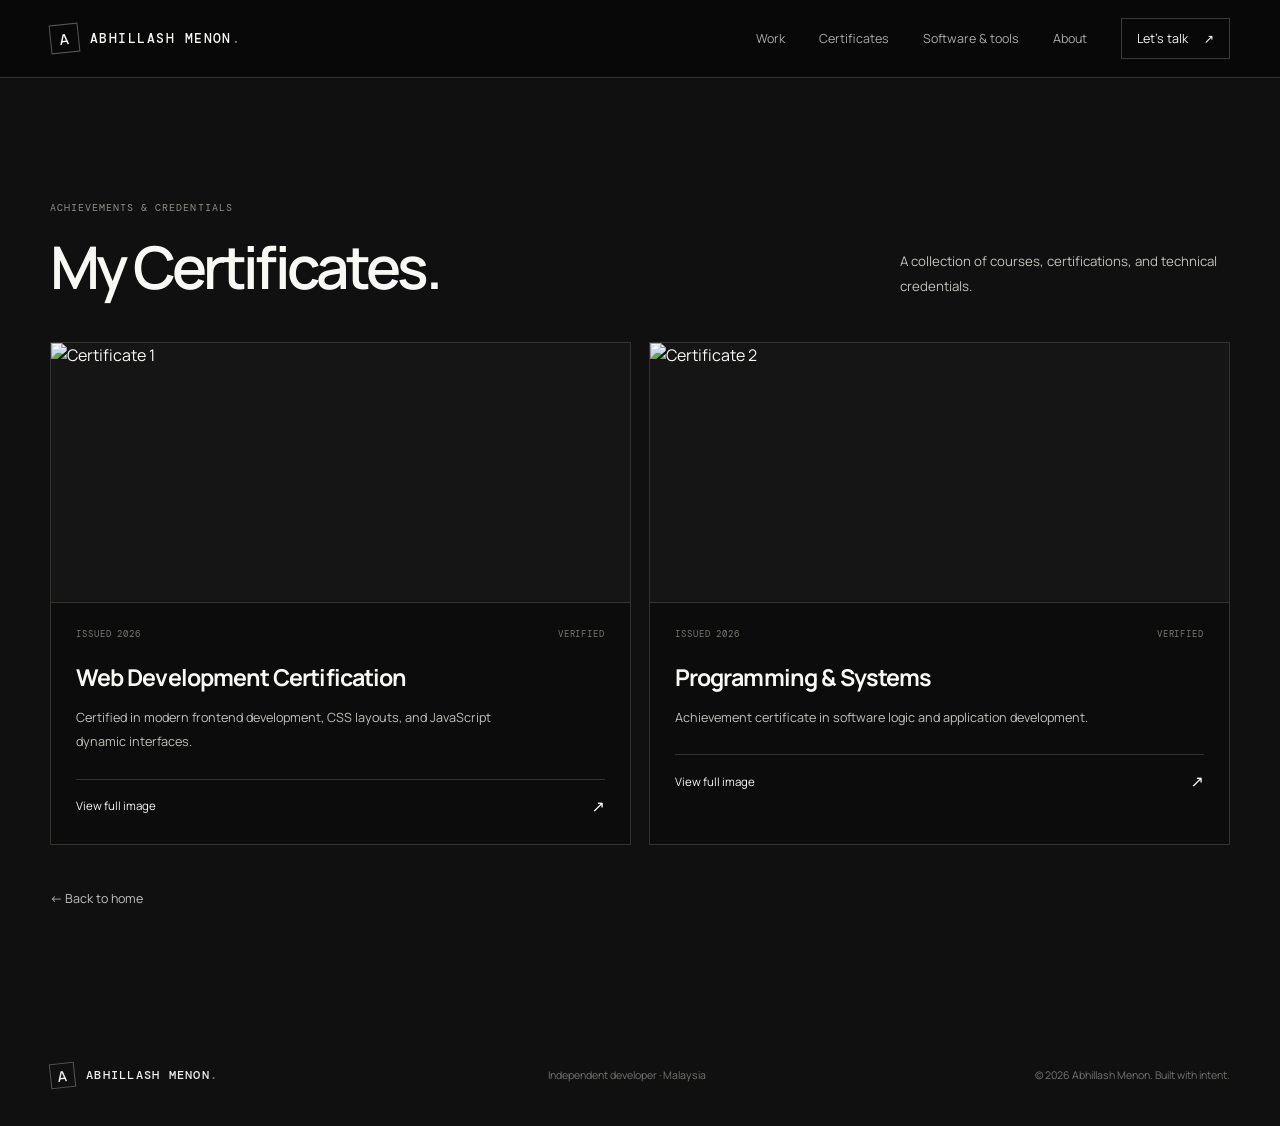
==== abhillash-portfolio-git/certificates.html @ 0d291bf8 "Create certificates.html" ====
<!doctype html>
<html lang="en">
<head>
  <meta charset="utf-8">
  <meta name="viewport" content="width=device-width, initial-scale=1">
  <meta name="theme-color" content="#101010">
  <meta name="description" content="Abhillash Menon — Certificates and Credentials">
  <title>Certificates — Abhillash Menon</title>
  <link rel="preconnect" href="https://fonts.googleapis.com">
  <link rel="preconnect" href="https://fonts.gstatic.com" crossorigin>
  <link href="https://fonts.googleapis.com/css2?family=DM+Mono:wght@400;500&family=Manrope:wght@400;500;600;700;800&display=swap" rel="stylesheet">
  <link rel="stylesheet" href="css/styles.css">
  <script src="js/main.js" defer></script>
</head>
<body>
  <header class="site-header">
    <a class="wordmark" href="index.html#home" aria-label="Abhillash Menon home"><span class="mark">A</span><span>ABHILLASH MENON<span class="dot">.</span></span></a>
    <nav class="nav" id="nav">
      <a href="index.html#work">Work</a>
      <a href="certificates.html">Certificates</a>
      <a href="index.html#tools">Software &amp; tools</a>
      <a href="index.html#about">About</a>
      <a class="nav-contact" href="index.html#contact">Let's talk <span>↗</span></a>
    </nav>
    <button class="menu-toggle" id="menuToggle" aria-label="Open navigation" aria-expanded="false"><span></span><span></span></button>
  </header>

  <main>
    <section class="section section-shell">
      <div class="section-heading">
        <div>
          <span class="section-kicker">ACHIEVEMENTS &amp; CREDENTIALS</span>
          <h2>My Certificates.</h2>
        </div>
        <p>A collection of courses, certifications, and technical credentials.</p>
      </div>

      <div class="project-grid">
        <!-- Certificate Card 1 -->
        <article class="project-card">
          <div class="project-art">
            <img src="assets/certificate1.jpg" alt="Certificate 1" style="width:100%; height:100%; object-fit:cover;">
          </div>
          <div class="project-info">
            <div class="project-meta"><span>ISSUED 2026</span><span>VERIFIED</span></div>
            <h3>Web Development Certification</h3>
            <p>Certified in modern frontend development, CSS layouts, and JavaScript dynamic interfaces.</p>
            <a class="project-link" href="assets/certificate1.jpg" target="_blank">View full image <span>↗</span></a>
          </div>
        </article>

        <!-- Certificate Card 2 -->
        <article class="project-card">
          <div class="project-art">
            <img src="assets/certificate2.jpg" alt="Certificate 2" style="width:100%; height:100%; object-fit:cover;">
          </div>
          <div class="project-info">
            <div class="project-meta"><span>ISSUED 2026</span><span>VERIFIED</span></div>
            <h3>Programming &amp; Systems</h3>
            <p>Achievement certificate in software logic and application development.</p>
            <a class="project-link" href="assets/certificate2.jpg" target="_blank">View full image <span>↗</span></a>
          </div>
        </article>
      </div>

      <div style="margin-top:40px">
        <a class="text-link" href="index.html#home">← Back to home</a>
      </div>
    </section>
  </main>

  <footer class="site-footer">
    <a class="wordmark" href="index.html#home"><span class="mark">A</span><span>ABHILLASH MENON<span class="dot">.</span></span></a>
    <span>Independent developer · Malaysia</span>
    <span>© <span id="year">2026</span> Abhillash Menon. Built with intent.</span>
  </footer>
</body>
</html>
---- abhillash-portfolio-git/css/styles.css ----
/* VoxLua portfolio — monochrome, responsive, dependency-light */
:root{--bg:#101010;--panel:#181818;--panel2:#1e1e1e;--text:#f8f8f5;--muted:#c0c0bb;--dim:#777773;--line:#33332f;--white:#fff;--font:"Manrope",system-ui,sans-serif;--mono:"DM Mono",monospace;--shell:1180px}.tool-icon{width:20px;height:20px;flex-shrink:0;color:inherit;display:inline-block}
.material-symbols-outlined{font-family:'Material Symbols Outlined';font-weight:normal;font-style:normal;font-size:20px;line-height:1;letter-spacing:normal;text-transform:none;display:inline-block;white-space:nowrap;word-wrap:normal;direction:ltr;-webkit-font-feature-settings:'liga';-webkit-font-smoothing:antialiased;font-variation-settings:'FILL' 0,'wght' 400,'GRAD' 0,'opsz' 20}
.portrait-frame{position:relative;border:1px solid var(--line);background:radial-gradient(circle at top,#1d1d1d,#101010);overflow:hidden;transform-style:preserve-3d;perspective:1000px;transition:transform .2s ease;will-change:transform}
.portrait{width:100%;height:100%;object-fit:cover;display:block;filter:none;transform:translateZ(20px);transition:transform .2s ease}
*{box-sizing:border-box;margin:0;padding:0}html{scroll-behavior:smooth;scroll-padding-top:90px}body{background:var(--bg);color:var(--text);font-family:var(--font);line-height:1.6;-webkit-font-smoothing:antialiased;overflow-x:hidden}a{color:inherit;text-decoration:none}button{font:inherit;color:inherit}.noise{position:fixed;inset:0;pointer-events:none;z-index:10;opacity:.035;background-image:url("data:image/svg+xml,%3Csvg viewBox='0 0 180 180' xmlns='http://www.w3.org/2000/svg'%3E%3Cfilter id='n'%3E%3CfeTurbulence type='fractalNoise' baseFrequency='.9' numOctaves='3' stitchTiles='stitch'/%3E%3C/filter%3E%3Crect width='100%25' height='100%25' filter='url(%23n)' opacity='.45'/%3E%3C/svg%3E")}.section-shell{width:min(var(--shell),calc(100% - 64px));margin-inline:auto}.site-header{height:78px;padding:0 max(32px,calc((100vw - var(--shell))/2));display:flex;align-items:center;justify-content:space-between;border-bottom:1px solid var(--line);position:sticky;top:0;background:rgba(8,8,8,.84);backdrop-filter:blur(18px);z-index:20}.wordmark{display:flex;gap:11px;align-items:center;font:500 .83rem var(--mono);letter-spacing:.11em}.mark{width:29px;height:29px;border:1px solid #555;display:grid;place-items:center;font:600 .9rem var(--font);transform:rotate(-6deg)}.dot{color:#777}.nav{display:flex;align-items:center;gap:34px;color:#aaa;font-size:.78rem}.nav a{transition:color .2s}.nav a:hover{color:white}.nav .nav-contact{color:#f7f7f7;border:1px solid #3a3a37;padding:10px 15px}.nav-contact span{margin-left:13px}.menu-toggle{display:none;background:none;border:0}.hero{min-height:680px;padding-top:90px;padding-bottom:92px;display:grid;grid-template-columns:1.1fr .9fr;align-items:center;gap:70px;position:relative}.eyebrow,.section-kicker,.hero-meta,.portrait-top,.portrait-bottom,.visual-index,.art-caption,.project-meta,.column-head>span,.honesty-note>span,.about-stamp,.about-facts span,.contact-footnote{font: .64rem var(--mono);letter-spacing:.1em}.eyebrow{color:#b3b3ad;display:flex;align-items:center;gap:10px}.status-dot{width:6px;height:6px;background:#e7e7e2;border-radius:50%;box-shadow:0 0 13px #aaa}.eyebrow-line{width:30px;height:1px;background:#444}.hero h1,.contact-inner h2{font-size:clamp(3.1rem,6.4vw,5.6rem);line-height:1.02;letter-spacing:-.075em;font-weight:600;margin-top:28px}.outline-text{-webkit-text-stroke:1px #8a8a85;color:transparent}.hero-lede{font-size:1rem;line-height:1.9;color:var(--muted);max-width:500px;margin-top:27px}.hero-lede strong{color:#f1f1ee;font-weight:600}.hero-actions{display:flex;align-items:center;gap:28px;margin-top:34px}.button{display:inline-flex;align-items:center;gap:28px;padding:14px 18px;font-size:.78rem;font-weight:700;transition:transform .2s,background .2s}.button:hover{transform:translateY(-2px)}.button-light{background:#f1f1ed;color:#090909}.button-light:hover{background:white}.text-link{font-size:.78rem;color:#c2c2bc}.text-link span{margin-left:8px}.hero-meta{display:flex;justify-content:space-between;gap:12px;color:#656560;margin-top:75px;font-size:.59rem}.hero-visual{position:relative;max-width:450px;width:100%;justify-self:end}.portrait-frame{border:1px solid #33332f;background:#111;position:relative;padding:13px}.portrait-top,.portrait-bottom{display:flex;justify-content:space-between;color:#999;padding:3px 3px 12px}.portrait-bottom{padding:12px 3px 3px}.cross{font-size:1rem}.portrait{width:100%;height:auto;aspect-ratio:4/4.7;object-fit:cover;background:#1b1b1b}.floating-card{position:absolute;bottom:75px;left:-48px;background:#f0f0eb;color:#111;display:flex;align-items:center;gap:12px;padding:14px 17px;box-shadow:0 12px 50px #0008}.mini-icon{border:1px solid #bbb;width:29px;height:29px;display:grid;place-items:center}.floating-card strong,.floating-card small{display:block}.floating-card strong{font-size:.72rem}.floating-card small{font-size:.62rem;color:#666;margin-top:2px}.visual-index{position:absolute;right:-24px;top:50%;writing-mode:vertical-rl;color:#ccc}.visual-index span{color:#666}.hero-side-label{position:absolute;right:-65px;top:43%;writing-mode:vertical-rl;color:#555;font: .57rem var(--mono);letter-spacing:.15em}.ticker{overflow:hidden;border-block:1px solid var(--line);background:#0c0c0c}.ticker-track{display:flex;width:max-content;animation:marquee 28s linear infinite}.ticker-track span{font: .67rem var(--mono);letter-spacing:.14em;color:#a2a29c;padding:19px 30px;border-right:1px solid var(--line);white-space:nowrap}@keyframes marquee{to{transform:translateX(-50%)}}.section{padding-block:115px}.section-heading{display:flex;justify-content:space-between;align-items:end;gap:40px;margin-bottom:43px}.section-kicker{color:#8e8e87}.section-heading h2,.about-copy h2{font-size:clamp(2.4rem,4.6vw,4rem);line-height:1.1;letter-spacing:-.065em;margin-top:16px;font-weight:600}.muted-title{color:#777771}.section-heading>p{max-width:330px;color:var(--muted);font-size:.83rem;line-height:1.9}.project-grid{display:grid;grid-template-columns:1fr 1fr;gap:18px}.project-card{border:1px solid var(--line);background:#0c0c0c;min-width:0;transition:border-color .25s,transform .25s}.project-card:hover{border-color:#555;transform:translateY(-3px)}.project-featured{grid-column:1/-1;display:grid;grid-template-columns:1.1fr .9fr}.project-art{min-height:260px;position:relative;overflow:hidden;display:grid;place-items:center;background:#151515;border-bottom:1px solid var(--line)}.project-featured .project-art{min-height:360px;border-bottom:0;border-right:1px solid var(--line)}.art-grid{position:absolute;inset:0;background-image:linear-gradient(#ffffff09 1px,transparent 1px),linear-gradient(90deg,#ffffff09 1px,transparent 1px);background-size:28px 28px;mask-image:linear-gradient(to bottom,black,transparent)}.synapse-logo{position:relative;display:flex;align-items:center;gap:14px;font:500 clamp(1.1rem,2vw,1.7rem) var(--mono);letter-spacing:.12em}.synapse-symbol{width:53px;height:53px;display:grid;place-items:center;border:1px solid #777;font:600 1.5rem var(--font)}.synapse-logo .dot{color:#888}.art-caption{position:absolute;left:20px;bottom:18px;color:#81817b;font-size:.56rem}.art-arrow{position:absolute;right:20px;top:16px;color:#aaa}.project-info{padding:25px}.project-featured .project-info{padding:35px;display:flex;flex-direction:column;justify-content:center}.project-meta{display:flex;justify-content:space-between;gap:10px;color:#77776f;font-size:.57rem}.project-info h3{font-size:1.45rem;letter-spacing:-.04em;margin-top:19px}.project-info p{font-size:.79rem;line-height:1.9;color:var(--muted);margin-top:10px;max-width:52ch}.tag-row{display:flex;flex-wrap:wrap;gap:7px;margin-top:19px}.tag-row span{border:1px solid #30302d;padding:5px 8px;color:#aaa;font-size:.61rem}.project-link{display:flex;justify-content:space-between;align-items:center;border-top:1px solid var(--line);padding-top:14px;margin-top:24px;font-size:.72rem}.project-link span{font-size:1rem}.project-note{font-size:.67rem;color:#73736d;margin-top:17px}.interface-art{background:radial-gradient(ellipse at center,#2b2b29 0,#111 68%)}.window-ui{width:67%;border:1px solid #4a4a45;background:#0c0c0c;box-shadow:0 20px 70px #0009;transform:rotate(-4deg)}.window-bar{padding:9px;border-bottom:1px solid #333;display:flex;gap:5px}.window-bar i{width:5px;height:5px;border:1px solid #777;border-radius:50%}.window-lines{padding:16px;display:grid;gap:8px}.window-lines b{height:5px;background:#393936;width:70%}.window-lines b:first-child{width:40%;background:#bcbcb5}.window-lines b:last-child{width:55%}.window-blocks{display:flex;gap:7px;padding:0 16px 17px}.window-blocks i{height:44px;flex:1;border:1px solid #373733;background:linear-gradient(135deg,#242422,#111)}.code-art{background:#101010}.code-window{border:1px solid #343430;padding:22px;font: .7rem/2 var(--mono);color:#aaa;box-shadow:0 20px 60px #0008;transform:rotate(2deg)}.code-window span{color:#aaa}.code-window b{color:#f1f1ec;font-weight:500}.code-window em{color:#85857e;font-style:normal}.code-cursor{display:inline-block;width:6px;height:12px;background:#eee;vertical-align:middle;margin-left:4px}.tools-section{background:#0d0d0d;border-block:1px solid var(--line)}.tool-columns{display:grid;grid-template-columns:repeat(3,1fr);gap:30px}.tool-column{border-top:1px solid #454540}.column-head{padding:20px 0 25px}.column-head>span{color:#74746e}.column-head h3{font-size:1.05rem;margin-top:16px;letter-spacing:-.03em}.column-head p{font-size:.72rem;color:#777;margin-top:5px}.tool-list{border-top:1px solid var(--line)}.tool-item{display:flex;align-items:center;gap:12px;padding:15px 0;border-bottom:1px solid var(--line)}.tool-symbol{width:36px;height:36px;flex:none;display:grid;place-items:center;border:1px solid #373733;font: .65rem var(--mono);color:#eee}.tool-item>div{min-width:0;flex:1}.tool-item strong,.tool-item small{display:block}.tool-item strong{font-size:.72rem;font-weight:600}.tool-item small{font-size:.62rem;color:#81817a;margin-top:3px;line-height:1.5}.tool-arrow{color:#696962;font-size:.8rem}.honesty-note{font-size:.67rem;color:#777;margin-top:28px;border:1px solid #292925;padding:14px 16px;line-height:1.8}.honesty-note>span{color:#c5c5bd;margin-right:10px}.about-section{display:grid;grid-template-columns:.8fr 1.2fr;gap:90px;align-items:center}.about-visual{height:410px;border:1px solid #30302d;background:radial-gradient(ellipse at center,#20201e 0,#0c0c0c 65%);display:grid;place-items:center;position:relative;overflow:hidden}.about-visual:before,.about-visual:after{content:"";position:absolute;background:#ffffff12}.about-visual:before{height:1px;left:0;right:0;top:50%}.about-visual:after{width:1px;top:0;bottom:0;left:50%}.about-monogram{font-size:10rem;letter-spacing:-.13em;font-weight:800;color:#dcdcd6;position:relative;z-index:1}.about-monogram span{color:#74746e}.about-stamp{position:absolute;left:17px;bottom:17px;color:#777;font-size:.56rem;line-height:1.9}.about-copy h2{margin-bottom:24px}.about-copy>p{font-size:.82rem;color:var(--muted);line-height:2;margin-top:12px;max-width:560px}.about-facts{margin-top:28px;border-top:1px solid var(--line)}.about-facts div{display:flex;justify-content:space-between;gap:20px;padding:13px 0;border-bottom:1px solid var(--line)}.about-facts span{color:#73736d;font-size:.59rem}.about-facts strong{font-size:.7rem;font-weight:500;text-align:right}.contact-section{border-top:1px solid var(--line);background:#111;padding:100px 0}.contact-inner{position:relative}.contact-inner h2{font-size:clamp(3.3rem,7vw,6.4rem);margin-top:20px}.contact-inner>p{color:var(--muted);font-size:.83rem;max-width:420px;margin-top:25px;line-height:1.9}.contact-inner .button{margin-top:27px}.contact-footnote{display:block;color:#696963;margin-top:20px;font-size:.57rem;letter-spacing:.02em}.site-footer{min-height:100px;padding:25px max(32px,calc((100vw - var(--shell))/2));display:flex;align-items:center;justify-content:space-between;gap:20px;flex-wrap:wrap;color:#74746e;font-size:.66rem}.site-footer .wordmark{color:#eee;font-size:.72rem}.site-footer .mark{width:25px;height:25px}
@media(max-width:900px){.hero{gap:35px;min-height:auto;padding-block:75px}.hero h1{font-size:clamp(3rem,7vw,4.6rem)}.hero-side-label{display:none}.floating-card{left:-20px}.tool-columns{grid-template-columns:1fr 1fr}.tool-column:last-child{grid-column:auto}.about-section{gap:45px}.about-visual{height:350px}}
@media(max-width:650px){.section-shell{width:calc(100% - 40px)}.site-header{height:66px;padding-inline:20px}.menu-toggle{display:flex;width:30px;height:30px;flex-direction:column;justify-content:center;gap:6px}.menu-toggle span{height:1px;width:23px;background:#eee;transition:transform .2s}.menu-toggle[aria-expanded=true] span:first-child{transform:translateY(3.5px) rotate(45deg)}.menu-toggle[aria-expanded=true] span:last-child{transform:translateY(-3.5px) rotate(-45deg)}.nav{position:absolute;top:65px;left:0;right:0;display:none;align-items:stretch;flex-direction:column;gap:0;padding:10px 20px 20px;background:#0b0b0b;border-bottom:1px solid var(--line)}.nav.open{display:flex}.nav a{padding:13px 0;border-bottom:1px solid var(--line)}.nav .nav-contact{border:0;padding:13px 0}.hero{grid-template-columns:1fr;padding-top:60px;padding-bottom:65px;gap:50px}.hero h1{font-size:clamp(3rem,12vw,4.5rem)}.hero-lede{font-size:.88rem}.hero-meta{margin-top:45px}.hero-visual{width:86%;justify-self:center}.floating-card{left:-26px;bottom:55px}.visual-index{right:-18px}.section{padding-block:75px}.section-heading{display:block;margin-bottom:30px}.section-heading h2,.about-copy h2{font-size:2.7rem}.section-heading>p{margin-top:16px}.project-grid{grid-template-columns:1fr}.project-featured{grid-column:auto;grid-template-columns:1fr}.project-featured .project-art{min-height:260px;border-right:0;border-bottom:1px solid var(--line)}.project-featured .project-info{padding:25px}.project-art{min-height:235px}.tool-columns{grid-template-columns:1fr;gap:30px}.tool-column:last-child{grid-column:auto}.about-section{grid-template-columns:1fr;gap:35px}.about-visual{height:300px}.about-monogram{font-size:8rem}.contact-section{padding:75px 0}.contact-inner h2{font-size:clamp(3.1rem,13vw,4.6rem)}.site-footer{padding:25px 20px;align-items:flex-start;flex-direction:column;gap:14px}.site-footer>span{font-size:.62rem}}
/* Animations */
[data-animate]{opacity:0;transform:translateY(24px);transition:opacity .7s ease,transform .7s ease;will-change:opacity,transform}
[data-animate].in-view{opacity:1;transform:translateY(0)}
[data-animate="fade-in"]{transform:none}
[data-animate="fade-in"].in-view{opacity:1}
.project-card,[data-animate]{transition-delay:var(--delay,0s)}
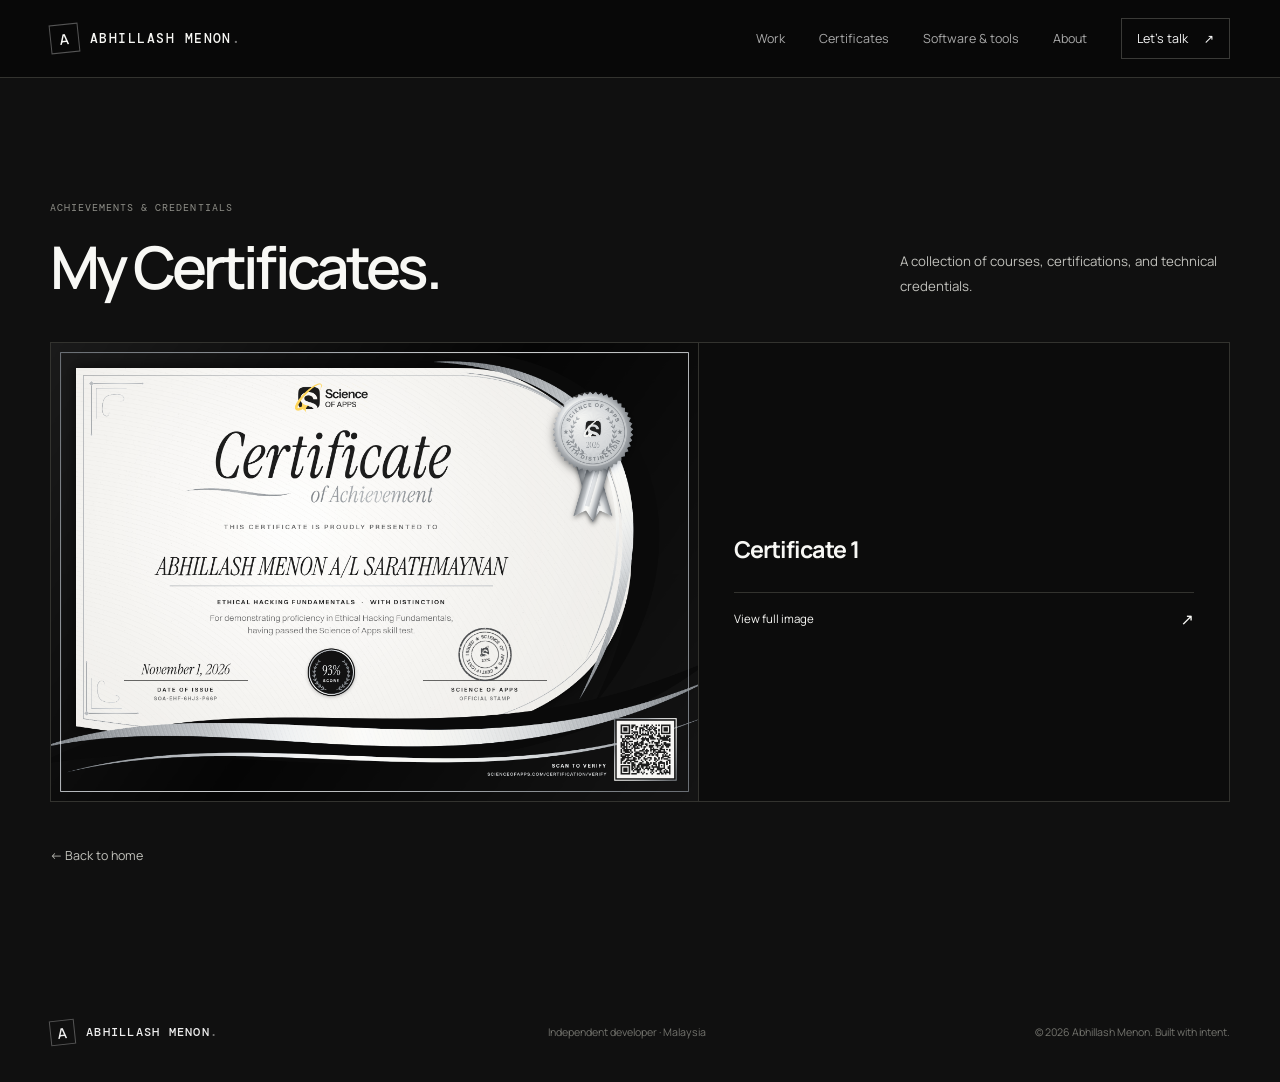
==== commit a8cbf576: "Show certificate image on certificates page Co-authored-by: Copilot <223556219+Copilot@users.noreply" ====
--- a/abhillash-portfolio-git/certificates.html
+++ b/abhillash-portfolio-git/certificates.html
@@ -36,29 +36,13 @@
       </div>
 
       <div class="project-grid">
-        <!-- Certificate Card 1 -->
-        <article class="project-card">
+        <article class="project-card project-featured">
           <div class="project-art">
-            <img src="assets/certificate1.jpg" alt="Certificate 1" style="width:100%; height:100%; object-fit:cover;">
+            <img src="assets/Certificate1.png" alt="Certificate 1" style="width:100%; height:auto; display:block;">
           </div>
           <div class="project-info">
-            <div class="project-meta"><span>ISSUED 2026</span><span>VERIFIED</span></div>
-            <h3>Web Development Certification</h3>
-            <p>Certified in modern frontend development, CSS layouts, and JavaScript dynamic interfaces.</p>
-            <a class="project-link" href="assets/certificate1.jpg" target="_blank">View full image <span>↗</span></a>
-          </div>
-        </article>
-
-        <!-- Certificate Card 2 -->
-        <article class="project-card">
-          <div class="project-art">
-            <img src="assets/certificate2.jpg" alt="Certificate 2" style="width:100%; height:100%; object-fit:cover;">
-          </div>
-          <div class="project-info">
-            <div class="project-meta"><span>ISSUED 2026</span><span>VERIFIED</span></div>
-            <h3>Programming &amp; Systems</h3>
-            <p>Achievement certificate in software logic and application development.</p>
-            <a class="project-link" href="assets/certificate2.jpg" target="_blank">View full image <span>↗</span></a>
+            <h3>Certificate 1</h3>
+            <a class="project-link" href="assets/Certificate1.png" target="_blank" rel="noreferrer">View full image <span>↗</span></a>
           </div>
         </article>
       </div>
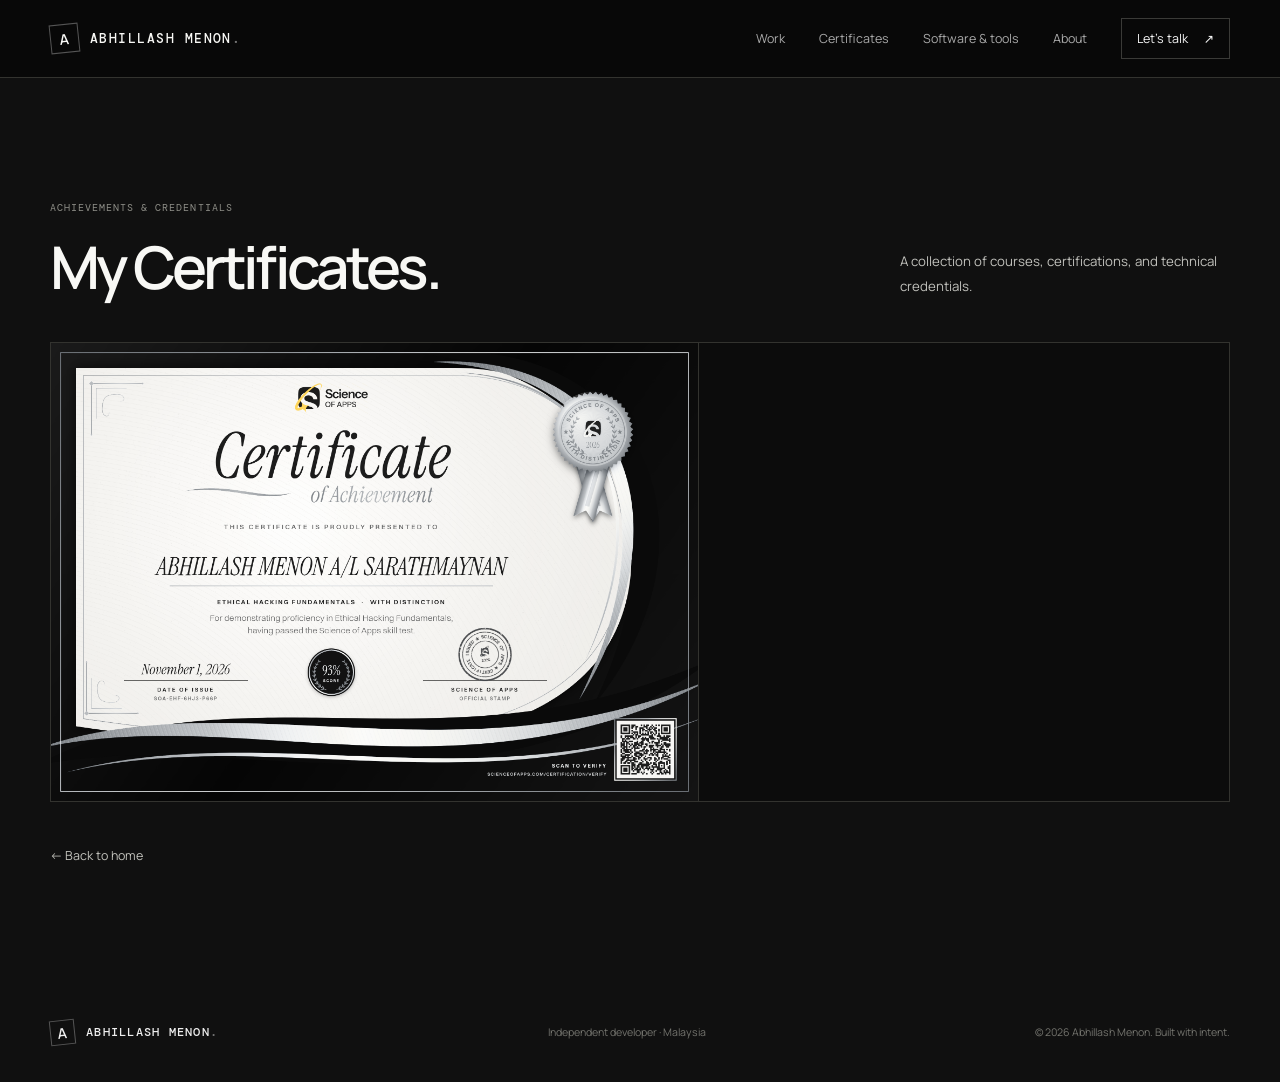
==== commit b1dba8fb: "Remove certificate label and link" ====
--- a/abhillash-portfolio-git/certificates.html
+++ b/abhillash-portfolio-git/certificates.html
@@ -40,10 +40,7 @@
           <div class="project-art">
             <img src="assets/Certificate1.png" alt="Certificate 1" style="width:100%; height:auto; display:block;">
           </div>
-          <div class="project-info">
-            <h3>Certificate 1</h3>
-            <a class="project-link" href="assets/Certificate1.png" target="_blank" rel="noreferrer">View full image <span>↗</span></a>
-          </div>
+          <div class="project-info"></div>
         </article>
       </div>
 
--- a/abhillash-portfolio-git/css/styles.css
+++ b/abhillash-portfolio-git/css/styles.css
@@ -12,3 +12,37 @@
 [data-animate="fade-in"]{transform:none}
 [data-animate="fade-in"].in-view{opacity:1}
 .project-card,[data-animate]{transition-delay:var(--delay,0s)}
+.packages-section{background:#0d0d0d;border-block:1px solid var(--line)}
+.packages-heading>p{max-width:410px}
+.package-grid{display:grid;grid-template-columns:repeat(3,minmax(0,1fr));grid-auto-rows:1fr;align-items:stretch;gap:16px}
+.package-card{min-width:0;display:flex;flex-direction:column;position:relative;padding:26px 23px 22px;border:1px solid #33332f;background:linear-gradient(155deg,#171717,#0c0c0c 64%);transition:opacity .7s ease,transform .7s ease,border-color .25s,box-shadow .25s}
+.package-card:hover{transform:translateY(-5px);border-color:#686862;box-shadow:0 18px 48px #0007}
+.package-topline{display:flex;justify-content:space-between;align-items:center;gap:10px;color:#999990;font: .58rem var(--mono);letter-spacing:.1em}
+.package-tier{flex:none;padding:5px 7px;border:1px solid #393935;color:#aaa;font-size:.52rem}
+.package-card h3{margin-top:24px;font-size:1.35rem;line-height:1.2;letter-spacing:-.045em}
+.package-audience{min-height:48px;margin-top:8px;color:#a6a69f;font-size:.72rem;line-height:1.65}
+.package-price{display:flex;align-items:baseline;gap:9px;margin-top:20px;padding-top:17px;border-top:1px solid #33332f}
+.package-price>span{color:#aaa;font: .75rem var(--mono)}
+.package-price strong{font-size:clamp(2rem,3.3vw,2.7rem);line-height:1;letter-spacing:-.07em;font-weight:600}
+.package-summary{min-height:64px;margin-top:12px;color:#96968f;font-size:.69rem;line-height:1.75}
+.package-includes{margin-top:20px;padding-top:14px;border-top:1px solid #33332f;color:#a5a59e;font: .56rem var(--mono);letter-spacing:.1em}
+.package-features{display:grid;gap:9px;margin:15px 0 24px;padding:0;list-style:none}
+.package-features li{display:flex;align-items:flex-start;gap:9px;color:#c5c5bf;font-size:.68rem;line-height:1.55}
+.package-features li::before{content:"+";flex:none;color:#86867e;font: .8rem var(--mono)}
+.package-cta{display:flex;justify-content:space-between;align-items:center;gap:12px;margin-top:auto;padding:12px 14px;border:1px solid #474742;color:#f5f5f0;font-size:.7rem;font-weight:700;transition:background .2s,color .2s,border-color .2s}
+.package-cta span{font-size:.95rem}
+.package-cta:hover{background:#f1f1ed;border-color:#f1f1ed;color:#090909}
+.package-card--professional{border-color:#696963;background:linear-gradient(155deg,#20201e,#101010 66%);box-shadow:inset 0 1px #ffffff12}
+.package-card--professional .package-tier{border-color:#85857c;color:#eee}
+.package-card--professional .package-cta{background:#e8e8e2;border-color:#e8e8e2;color:#111}
+.package-card--professional .package-cta:hover{background:#fff;border-color:#fff}
+.package-card--elite{border-color:#999990;background:radial-gradient(ellipse at top, #ffffff17, transparent 44%),linear-gradient(160deg,#1c1c1a,#101010 68%);box-shadow:inset 0 0 55px #ffffff08,0 12px 40px #0004}
+.package-card--elite .package-tier{background:#f1f1eb;border-color:#f1f1eb;color:#111}
+.package-card--elite .package-price strong{color:#fff}
+.package-card--elite .package-cta{background:#f1f1eb;border-color:#f1f1eb;color:#111}
+.package-card--elite .package-cta:hover{background:#fff;border-color:#fff}
+@media(max-width:900px){.package-grid{grid-template-columns:repeat(2,minmax(0,1fr))}}
+@media(max-width:650px){.package-grid{grid-template-columns:1fr}.package-card{padding:24px 20px 20px}.package-audience,.package-summary{min-height:0}}
+@media(prefers-reduced-motion:reduce){.package-card,.package-cta{transition:none}.package-card:hover{transform:none}}
+.tool-icon{width:24px;height:24px;object-fit:contain;display:block}
+.package-terms{margin-top:24px;padding-top:16px;border-top:1px solid var(--line);color:#92928b;font-size:.68rem;line-height:1.8}
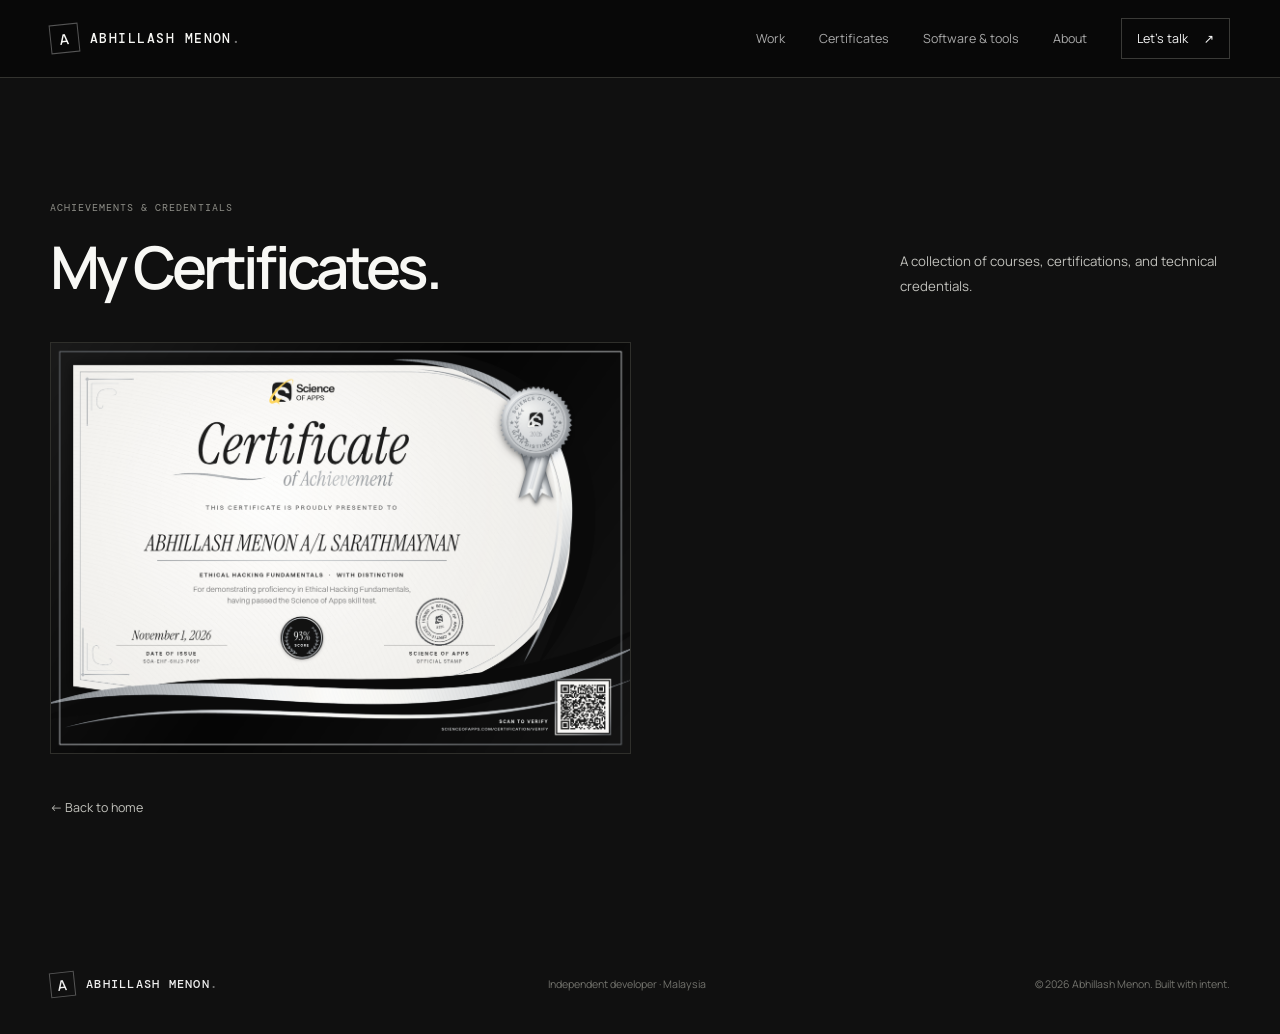
==== commit a61799e3: "Remove certificate card wrapper" ====
--- a/abhillash-portfolio-git/certificates.html
+++ b/abhillash-portfolio-git/certificates.html
@@ -36,12 +36,7 @@
       </div>
 
       <div class="project-grid">
-        <article class="project-card project-featured">
-          <div class="project-art">
-            <img src="assets/Certificate1.png" alt="Certificate 1" style="width:100%; height:auto; display:block;">
-          </div>
-          <div class="project-info"></div>
-        </article>
+        <img src="assets/Certificate1.png" alt="Certificate 1" style="width:min(100%, 900px); height:auto; display:block; margin:0 auto; border:1px solid #2f2f2b; background:#101010;">
       </div>
 
       <div style="margin-top:40px">
